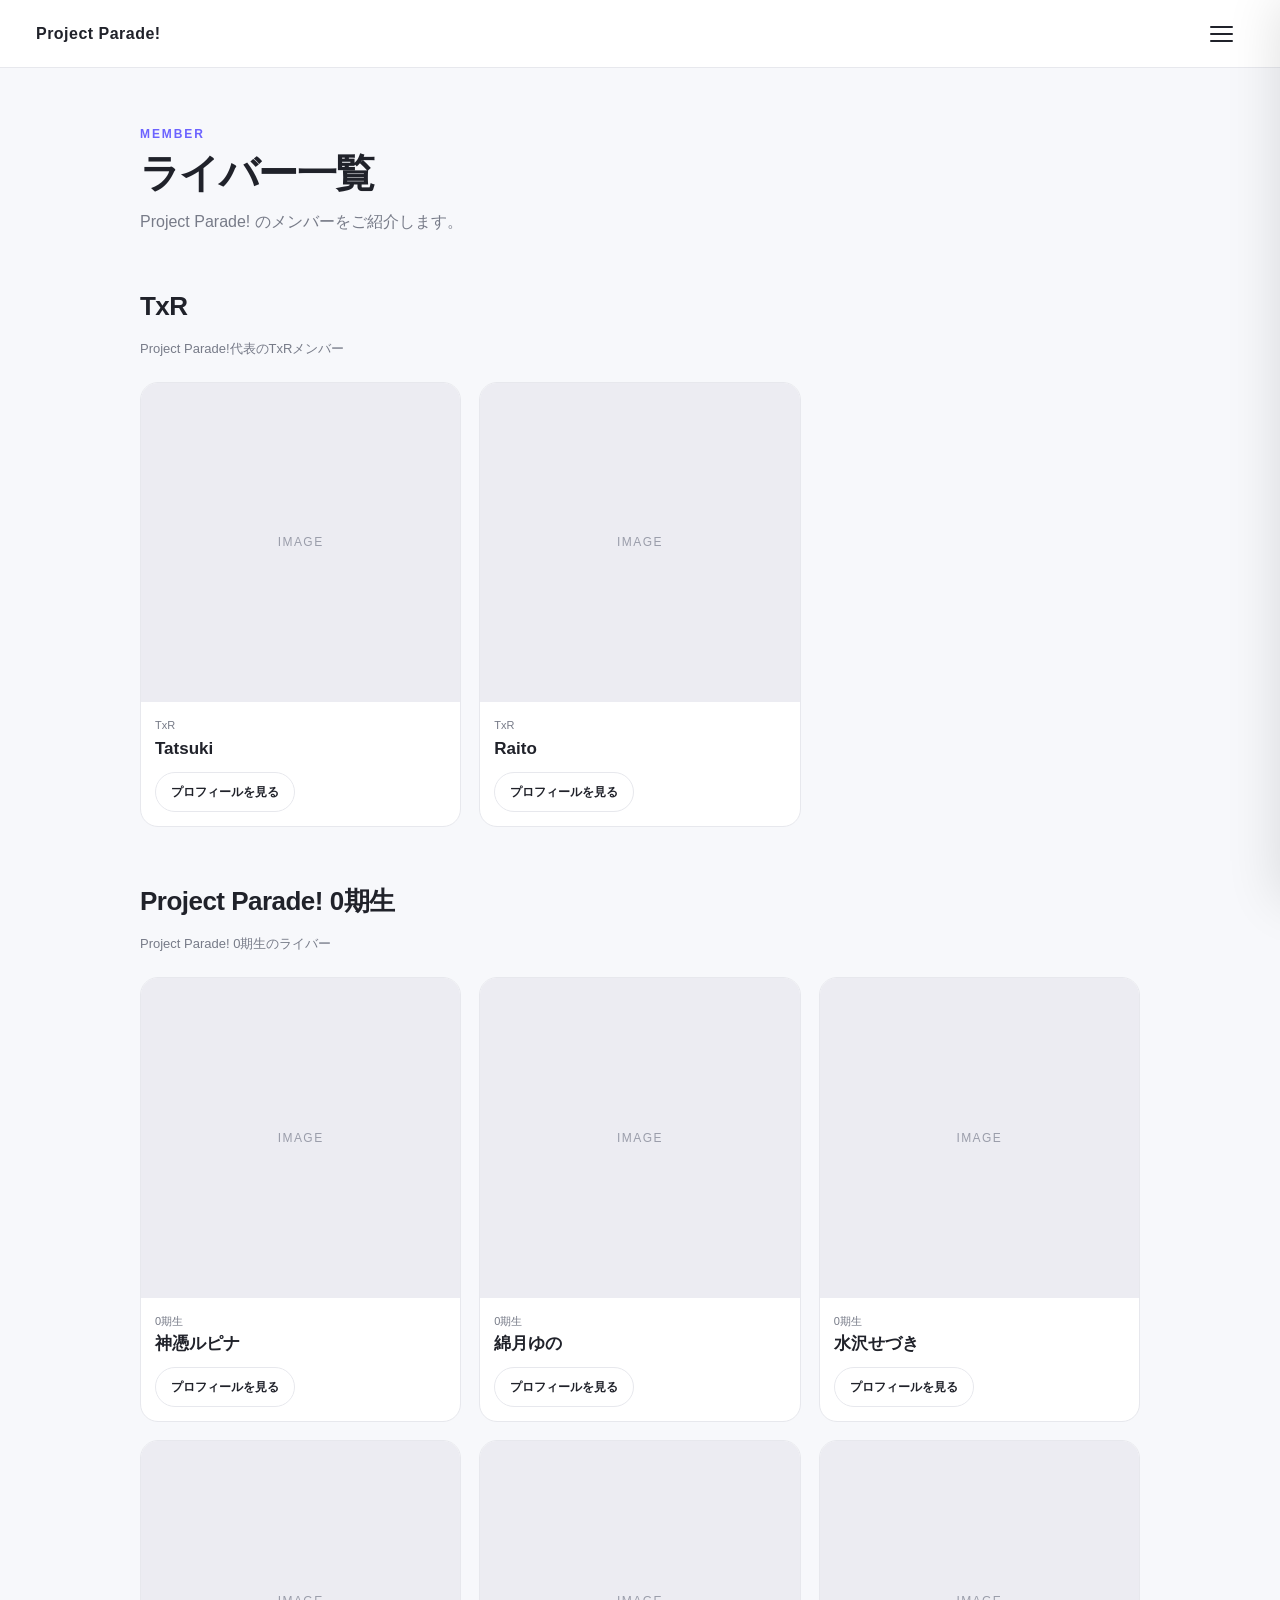
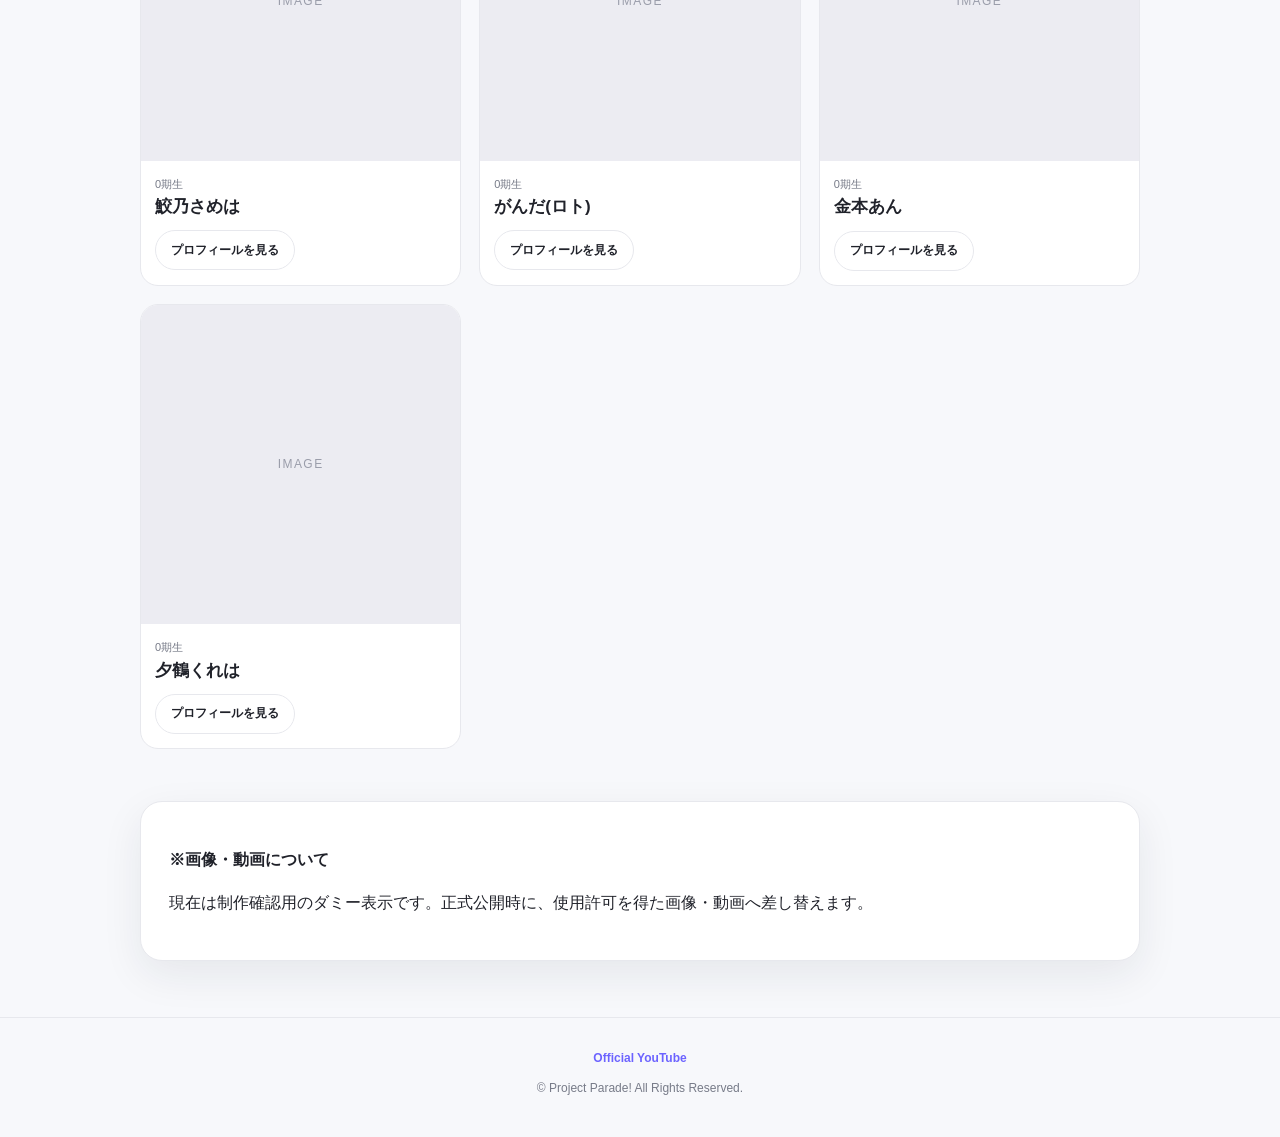
==== member.html @ ee789ad3 "ProjectParade!初回公開" ====
<!doctype html>
<html lang="ja">
<head>
  <meta charset="UTF-8">
  <meta name="viewport" content="width=device-width, initial-scale=1.0">
  <meta name="description" content="Project Parade! 公式サイト">
  <title>MEMBER | Project Parade!</title>
  <link rel="stylesheet" href="css/style.css">
</head>
<body>
<header class="site-header">
  <a class="logo" href="index.html" aria-label="Project Parade! ホーム">Project Parade!</a>
  <button class="menu-button" type="button" aria-label="メニューを開く" aria-expanded="false">
    <span></span><span></span><span></span>
  </button>
</header>
<div class="menu-overlay" aria-hidden="true"></div>
<nav class="drawer" aria-label="メインメニュー">
  <div class="drawer-head"><span>MENU</span><button class="close-button" type="button" aria-label="メニューを閉じる">×</button></div>
  <a href="index.html">HOME</a>
  <a href="member.html">MEMBER</a>
  <a href="news.html">NEWS</a>
  <a href="recruit.html">ライバー募集</a>
  <a href="contact.html">お問い合わせ</a>
</nav>

<main>
<section class="page-heading">
  <p class="eyebrow">MEMBER</p>
  <h1>ライバー一覧</h1>
  <p>Project Parade! のメンバーをご紹介します。</p>
</section>

<section class="member-section">
  <h2 class="member-section-title">TxR</h2>
  <p class="member-section-subtitle">Project Parade!代表のTxRメンバー</p>
  <div class="member-grid">
<article class="member-card">
  <div class="member-image">IMAGE</div>
  <div class="member-info">
    <p class="member-generation">TxR</p>
    <h2>Tatsuki</h2>
    <a class="button small" href="member-tatsuki.html">プロフィールを見る</a>
  </div>
</article>
<article class="member-card">
  <div class="member-image">IMAGE</div>
  <div class="member-info">
    <p class="member-generation">TxR</p>
    <h2>Raito</h2>
    <a class="button small" href="member-raito.html">プロフィールを見る</a>
  </div>
</article>
  </div>
</section>

<section class="member-section">
  <h2 class="member-section-title">Project Parade! 0期生</h2>
  <p class="member-section-subtitle">Project Parade! 0期生のライバー</p>
  <div class="member-grid">
<article class="member-card">
  <div class="member-image">IMAGE</div>
  <div class="member-info">
    <p class="member-generation">0期生</p>
    <h2>神憑ルピナ</h2>
    <a class="button small" href="member-lupina.html">プロフィールを見る</a>
  </div>
</article>
<article class="member-card">
  <div class="member-image">IMAGE</div>
  <div class="member-info">
    <p class="member-generation">0期生</p>
    <h2>綿月ゆの</h2>
    <a class="button small" href="member-yuno.html">プロフィールを見る</a>
  </div>
</article>
<article class="member-card">
  <div class="member-image">IMAGE</div>
  <div class="member-info">
    <p class="member-generation">0期生</p>
    <h2>水沢せづき</h2>
    <a class="button small" href="member-sezuki.html">プロフィールを見る</a>
  </div>
</article>
<article class="member-card">
  <div class="member-image">IMAGE</div>
  <div class="member-info">
    <p class="member-generation">0期生</p>
    <h2>鮫乃さめは</h2>
    <a class="button small" href="member-sameha.html">プロフィールを見る</a>
  </div>
</article>
<article class="member-card">
  <div class="member-image">IMAGE</div>
  <div class="member-info">
    <p class="member-generation">0期生</p>
    <h2>がんだ(ロト)</h2>
    <a class="button small" href="member-ganda.html">プロフィールを見る</a>
  </div>
</article>
<article class="member-card">
  <div class="member-image">IMAGE</div>
  <div class="member-info">
    <p class="member-generation">0期生</p>
    <h2>金本あん</h2>
    <a class="button small" href="member-an.html">プロフィールを見る</a>
  </div>
</article>
<article class="member-card">
  <div class="member-image">IMAGE</div>
  <div class="member-info">
    <p class="member-generation">0期生</p>
    <h2>夕鶴くれは</h2>
    <a class="button small" href="member-kureha.html">プロフィールを見る</a>
  </div>
</article>
  </div>
</section>

<section class="section note-box">
  <p><strong>※画像・動画について</strong></p>
  <p>現在は制作確認用のダミー表示です。正式公開時に、使用許可を得た画像・動画へ差し替えます。</p>
</section>
</main>
<footer class="site-footer">
  <a href="https://youtube.com/@ln-0105?si=2G8eXDJ23L-kuPMu" target="_blank" rel="noopener noreferrer">Official YouTube</a>
  <p>© Project Parade! All Rights Reserved.</p>
</footer>
<script src="js/script.js"></script>
</body>
</html>
---- css/style.css ----
:root {
  --bg: #f7f8fb;
  --surface: #ffffff;
  --text: #20222a;
  --muted: #777b88;
  --line: #e7e8ed;
  --accent: #6c63ff;
  --accent-dark: #5048df;
  --shadow: 0 14px 40px rgba(30, 32, 45, .08);
}
* { box-sizing: border-box; }
html { scroll-behavior: smooth; }
body {
  margin: 0;
  font-family: -apple-system, BlinkMacSystemFont, "Hiragino Sans", "Yu Gothic", sans-serif;
  color: var(--text);
  background: var(--bg);
  line-height: 1.7;
}
a { color: inherit; text-decoration: none; }
button { font: inherit; }
.site-header {
  height: 68px; padding: 0 18px; display: flex; align-items: center;
  justify-content: space-between; background: rgba(255,255,255,.92);
  backdrop-filter: blur(12px); border-bottom: 1px solid var(--line);
  position: sticky; top: 0; z-index: 20;
}
.logo { font-weight: 800; letter-spacing: .03em; }
.menu-button {
  width: 46px; height: 46px; border: 0; background: transparent;
  display: grid; place-content: center; gap: 5px; cursor: pointer;
}
.menu-button span { display:block; width: 23px; height: 2px; background: var(--text); border-radius: 2px; }
main { min-height: calc(100vh - 140px); }
.hero { padding: 82px 22px 74px; background: linear-gradient(145deg, #fff, #f0efff); }
.eyebrow {
  margin: 0 0 8px; color: var(--accent); font-size: 12px;
  font-weight: 800; letter-spacing: .16em;
}
.hero h1, .page-heading h1 {
  margin: 0; font-size: clamp(36px, 10vw, 64px);
  line-height: 1.05; letter-spacing: -.04em;
}
.hero-copy { margin: 18px 0 0; color: var(--muted); }
.section, .page-heading { width: min(100% - 36px, 1000px); margin: 0 auto; }
.section { padding: 56px 0; }
.page-heading { padding: 56px 0 32px; }
.page-heading h1 { font-size: 40px; }
.page-heading > p:last-child { color: var(--muted); margin-top: 14px; }
.section-title {
  display: flex; align-items: end; justify-content: space-between; gap: 20px; margin-bottom: 20px;
}
.section-title h2, .content-card h2 { margin: 0; font-size: 25px; }
.text-link { color: var(--accent); font-size: 13px; font-weight: 700; white-space: nowrap; }
.news-item {
  background: var(--surface); border: 1px solid var(--line); padding: 20px;
  margin-bottom: 12px; border-radius: 16px;
}
.news-item time { font-size: 12px; color: var(--muted); }
.news-item h2, .news-item h3 { margin: 5px 0 5px; font-size: 18px; }
.news-item p { margin: 0; color: var(--muted); font-size: 14px; }
.contact-card, .content-card, .note-box {
  background: var(--surface); border: 1px solid var(--line); border-radius: 22px;
  padding: 28px; margin-bottom: 56px; box-shadow: var(--shadow);
}
.contact-card h2 { margin: 0; font-size: 28px; }
.contact-card > p:not(.eyebrow), .content-card p { color: var(--muted); }
.button {
  display: inline-flex; align-items: center; justify-content: center;
  min-height: 48px; padding: 0 20px; border-radius: 999px;
  font-weight: 800; font-size: 14px; border: 1px solid var(--line);
  background: white; transition: transform .15s ease, background .15s ease;
}
.button:hover { transform: translateY(-2px); }
.button.primary { color: white; background: var(--accent); border-color: var(--accent); }
.button.primary:hover { background: var(--accent-dark); }
.button.small { min-height: 40px; padding: 0 15px; font-size: 12px; }
.member-section {
  width: min(100% - 36px, 1000px); margin: 0 auto 52px;
}
.member-section-title {
  margin: 0 0 18px; font-size: 26px; letter-spacing: -.02em;
}
.member-section-subtitle {
  margin: -8px 0 22px; color: var(--muted); font-size: 13px;
}
.member-grid {
  display: grid; grid-template-columns: repeat(2, minmax(0, 1fr)); gap: 12px;
}
.member-card {
  overflow: hidden; background: var(--surface); border: 1px solid var(--line);
  border-radius: 18px; transition: transform .15s ease, box-shadow .15s ease;
}
.member-card:hover { transform: translateY(-3px); box-shadow: var(--shadow); }
.member-image {
  aspect-ratio: 1 / 1; display: grid; place-items: center;
  background: #ececf2; color: #9a9daa; font-size: 12px; letter-spacing: .12em;
}
.member-info { padding: 14px; }
.member-generation { margin: 0; font-size: 11px; color: var(--muted); }
.member-info h2 { margin: 3px 0 12px; font-size: 17px; line-height: 1.3; }
.drawer {
  position: fixed; top: 0; right: 0; width: min(82vw, 360px); height: 100vh;
  padding: 24px; background: var(--surface); z-index: 50;
  transform: translateX(105%); transition: transform .25s ease;
  box-shadow: -20px 0 50px rgba(0,0,0,.12);
}
.drawer.open { transform: translateX(0); }
.drawer-head { display:flex; justify-content:space-between; align-items:center; margin-bottom:30px; font-weight:800; }
.close-button { border:0; background:transparent; font-size:32px; line-height:1; cursor:pointer; }
.drawer a { display:block; padding:16px 4px; border-bottom:1px solid var(--line); font-weight:750; }
.drawer a:hover { color:var(--accent); }
.menu-overlay {
  position: fixed; inset: 0; background: rgba(0,0,0,.35); z-index: 40;
  opacity: 0; pointer-events:none; transition: opacity .25s ease;
}
.menu-overlay.open { opacity: 1; pointer-events:auto; }
.site-footer {
  padding: 30px 18px 38px; text-align:center; color:var(--muted);
  font-size:12px; border-top:1px solid var(--line);
}
.site-footer a { color:var(--accent); font-weight:700; }
.site-footer p { margin:10px 0 0; }
.content-card ul { padding-left:20px; }
.placeholder-contact {
  margin:20px 0; padding:28px 16px; text-align:center;
  border:1px dashed #cfd1da; border-radius:14px; color:#9a9daa;
  letter-spacing:.08em; font-size:12px;
}
.muted { color:var(--muted); font-size:13px; }

/* Profile pages */
.profile-page { width:min(100% - 36px, 900px); margin:0 auto; padding:42px 0 70px; }
.profile-hero {
  display: flex;
  flex-direction: column;
  align-items: center;
  text-align: center;
  gap: 20px;
  margin-bottom: 42px;
}
.profile-slider {
  display: flex;
  align-items: center;
  justify-content: center;
  gap: 20px;
}
.profile-image {
  width: 260px;
  height: 600px;
  display: grid;
  place-items: center;
  background: #ececf2;
  color: #9a9daa;
  border-radius: 24px;
  letter-spacing: .12em;
  border: 1px solid var(--line);
}
.profile-image img {
  width: 100%;
  height: 100%;
  object-fit: contain;
  display:block;
}
.profile-label { color:var(--accent); font-size:12px; font-weight:800; letter-spacing:.16em; margin:0 0 8px; }
.profile-name { margin:0; font-size:clamp(36px,8vw,58px); line-height:1.05; letter-spacing:-.04em; }
.profile-affiliation { color:var(--muted); margin:10px 0 0; }
.profile-block {
  background:var(--surface); border:1px solid var(--line); border-radius:22px;
  padding:28px; margin-bottom:18px; box-shadow:var(--shadow);
}
.profile-block h2 { margin:0 0 14px; font-size:22px; }
.video-placeholder {
  aspect-ratio:16/9; display:grid; place-items:center; border-radius:16px;
  background:#ececf2; color:#9a9daa; font-size:12px; letter-spacing:.08em;
}
.profile-actions { display:flex; flex-wrap:wrap; gap:10px; margin-top:22px; }
.back-link { display:inline-flex; margin-bottom:24px; color:var(--accent); font-weight:800; font-size:13px; }

@media (min-width:700px) {
  .site-header { padding:0 36px; }
  .hero { padding:110px max(36px, calc((100vw - 1000px)/2)) 100px; }
  .member-grid { grid-template-columns:repeat(3, minmax(0, 1fr)); gap:18px; }
}
@media (max-width:699px) {
  .profile-hero { grid-template-columns:1fr; gap:22px; }
  .profile-image { max-width:360px; width:100%; margin:0 auto; }
}

.slider-dots {
  display: flex;
  justify-content: center;
  gap: 8px;
  margin-top: 12px;
}

.slider-dot {
  width: 9px;
  height: 9px;
  border-radius: 50%;
  background: #ccc;
  transition: 0.2s;
  border: none;
  padding: 0;
}

.slider-dot.active {
  width: 11px;
  height: 11px;
  background: #333;
}
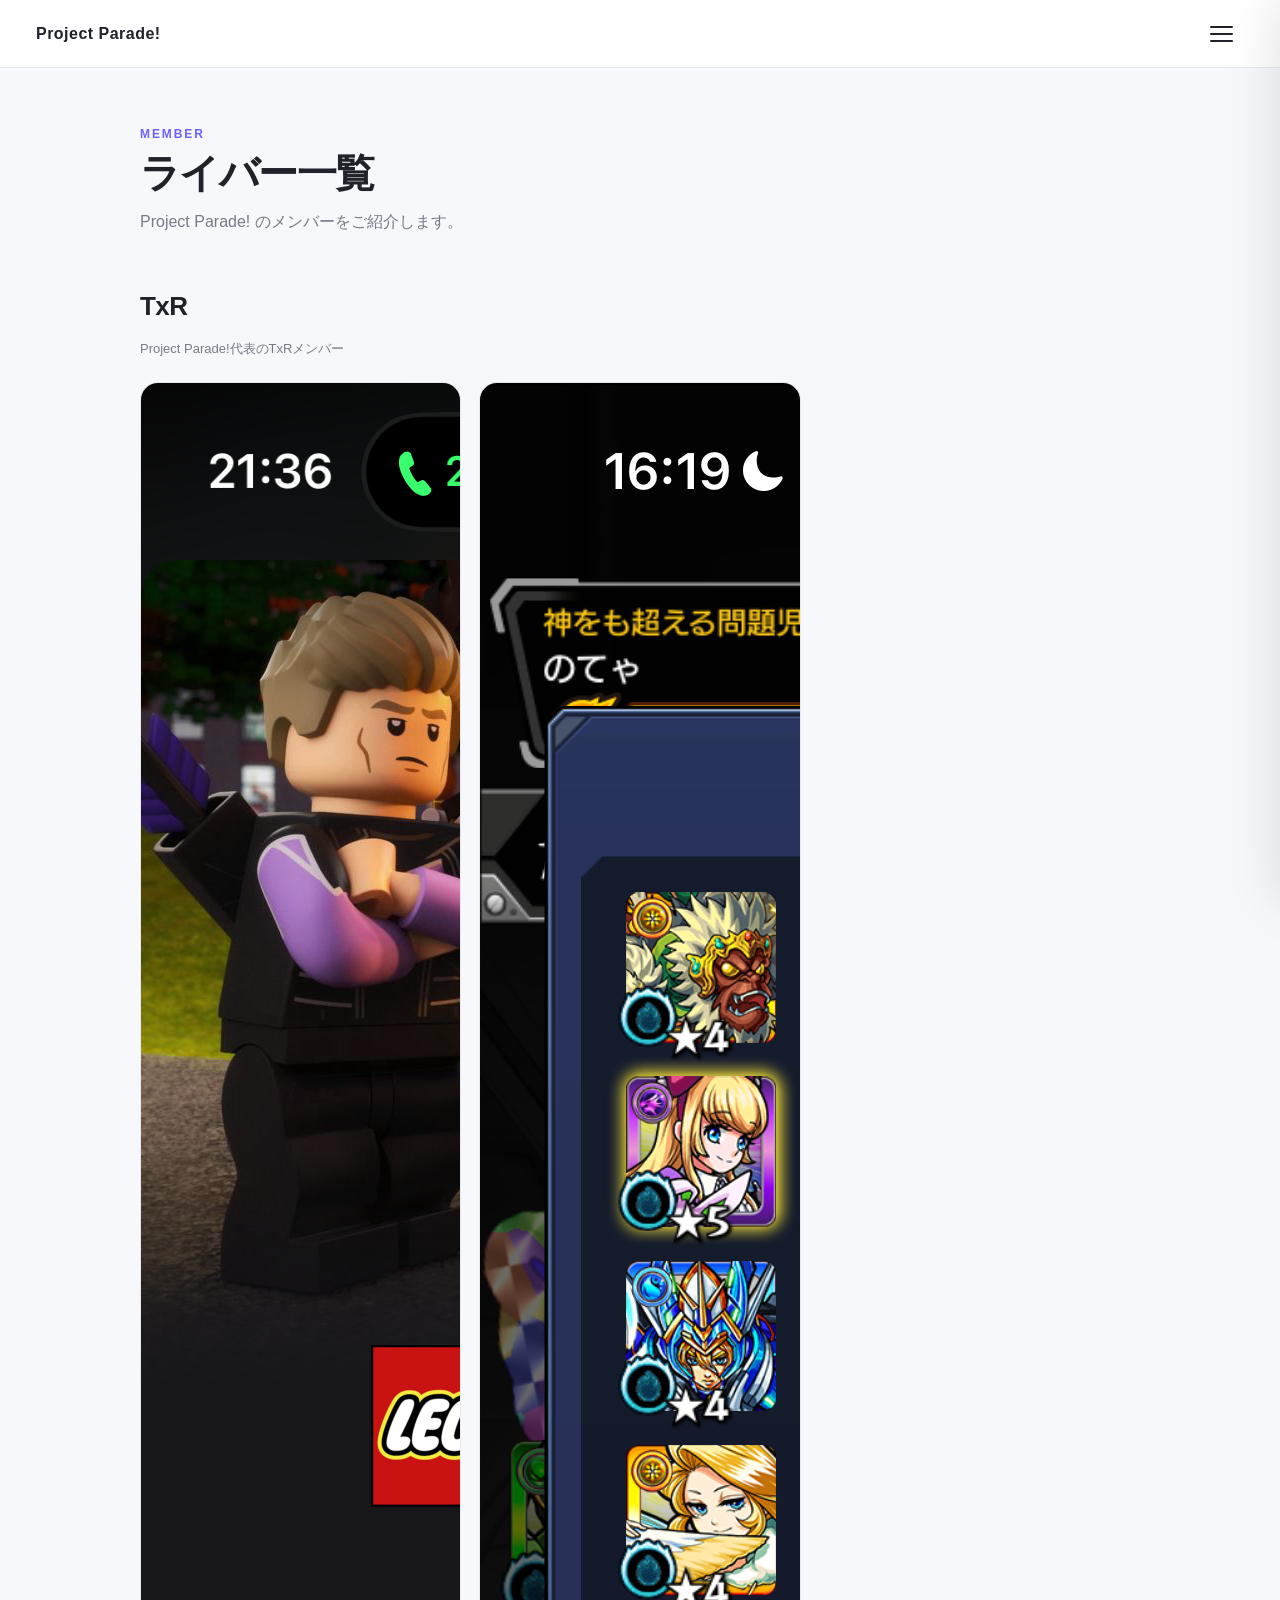
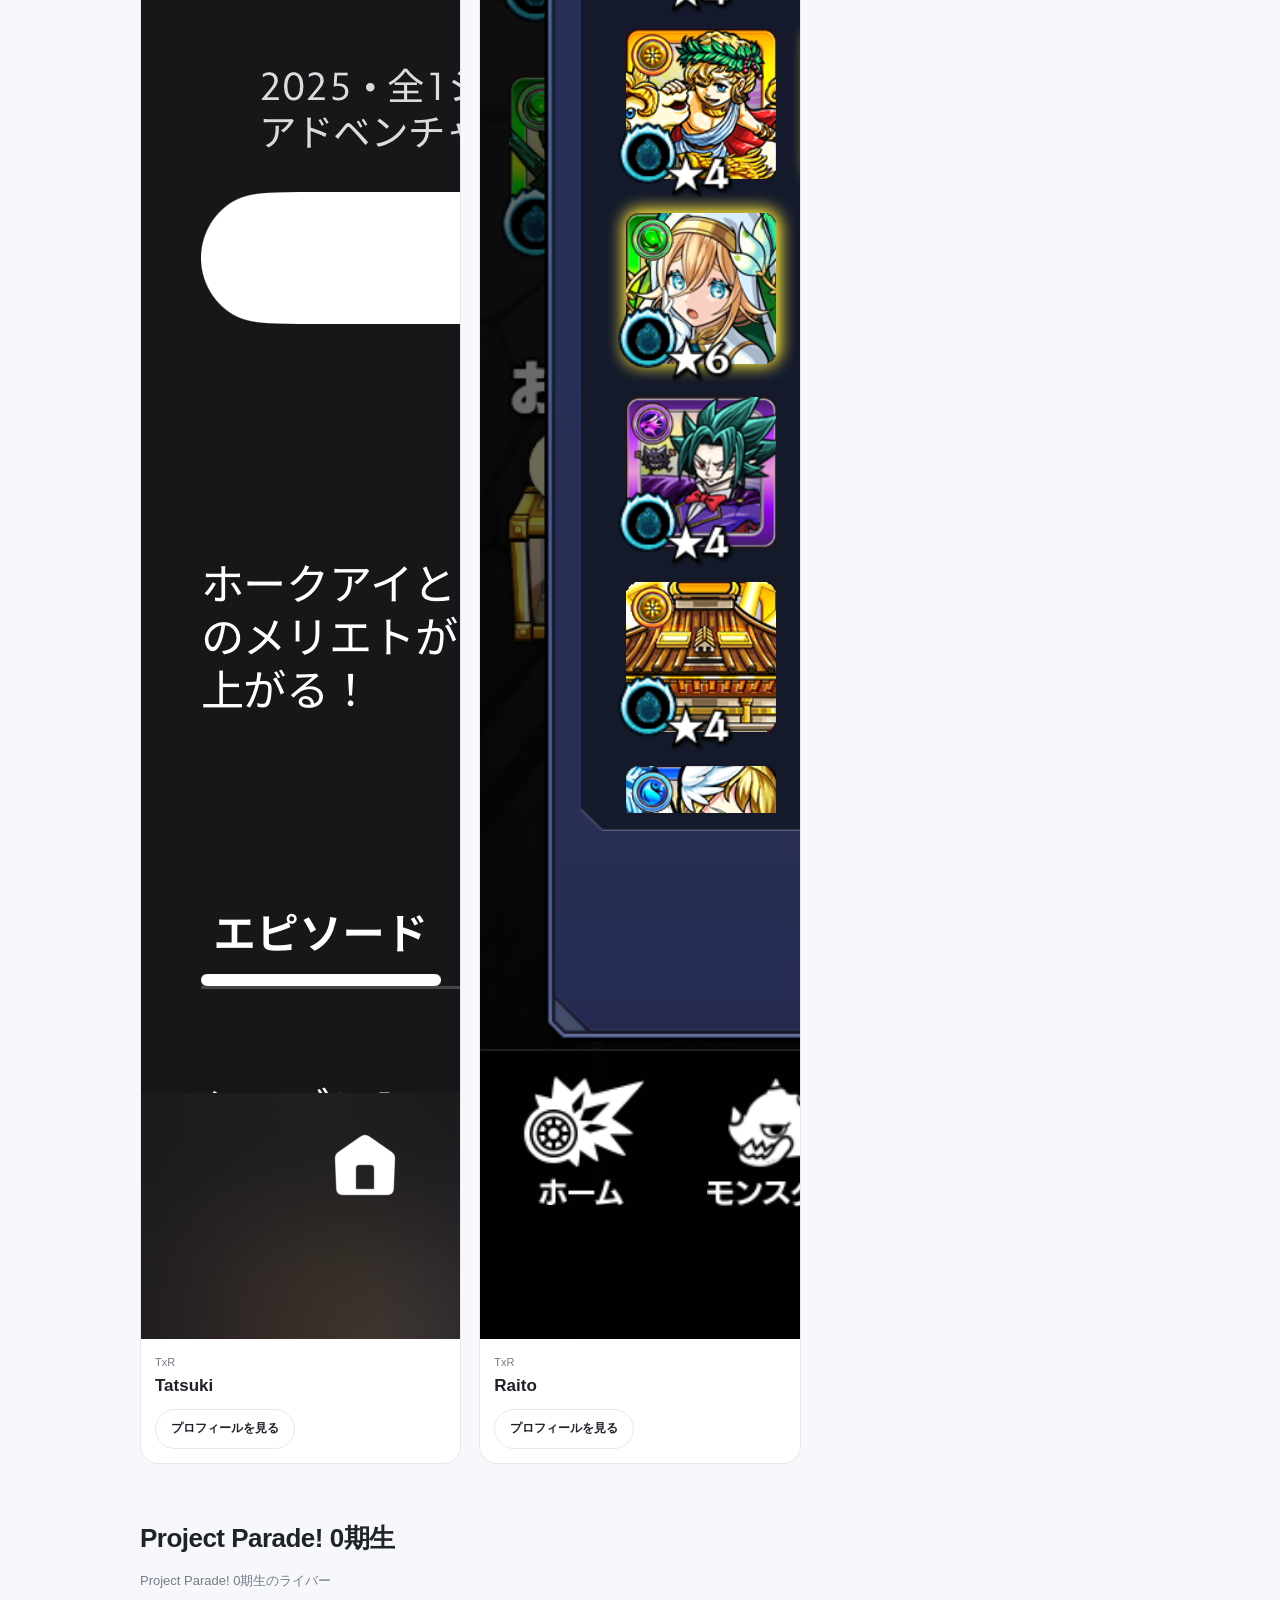
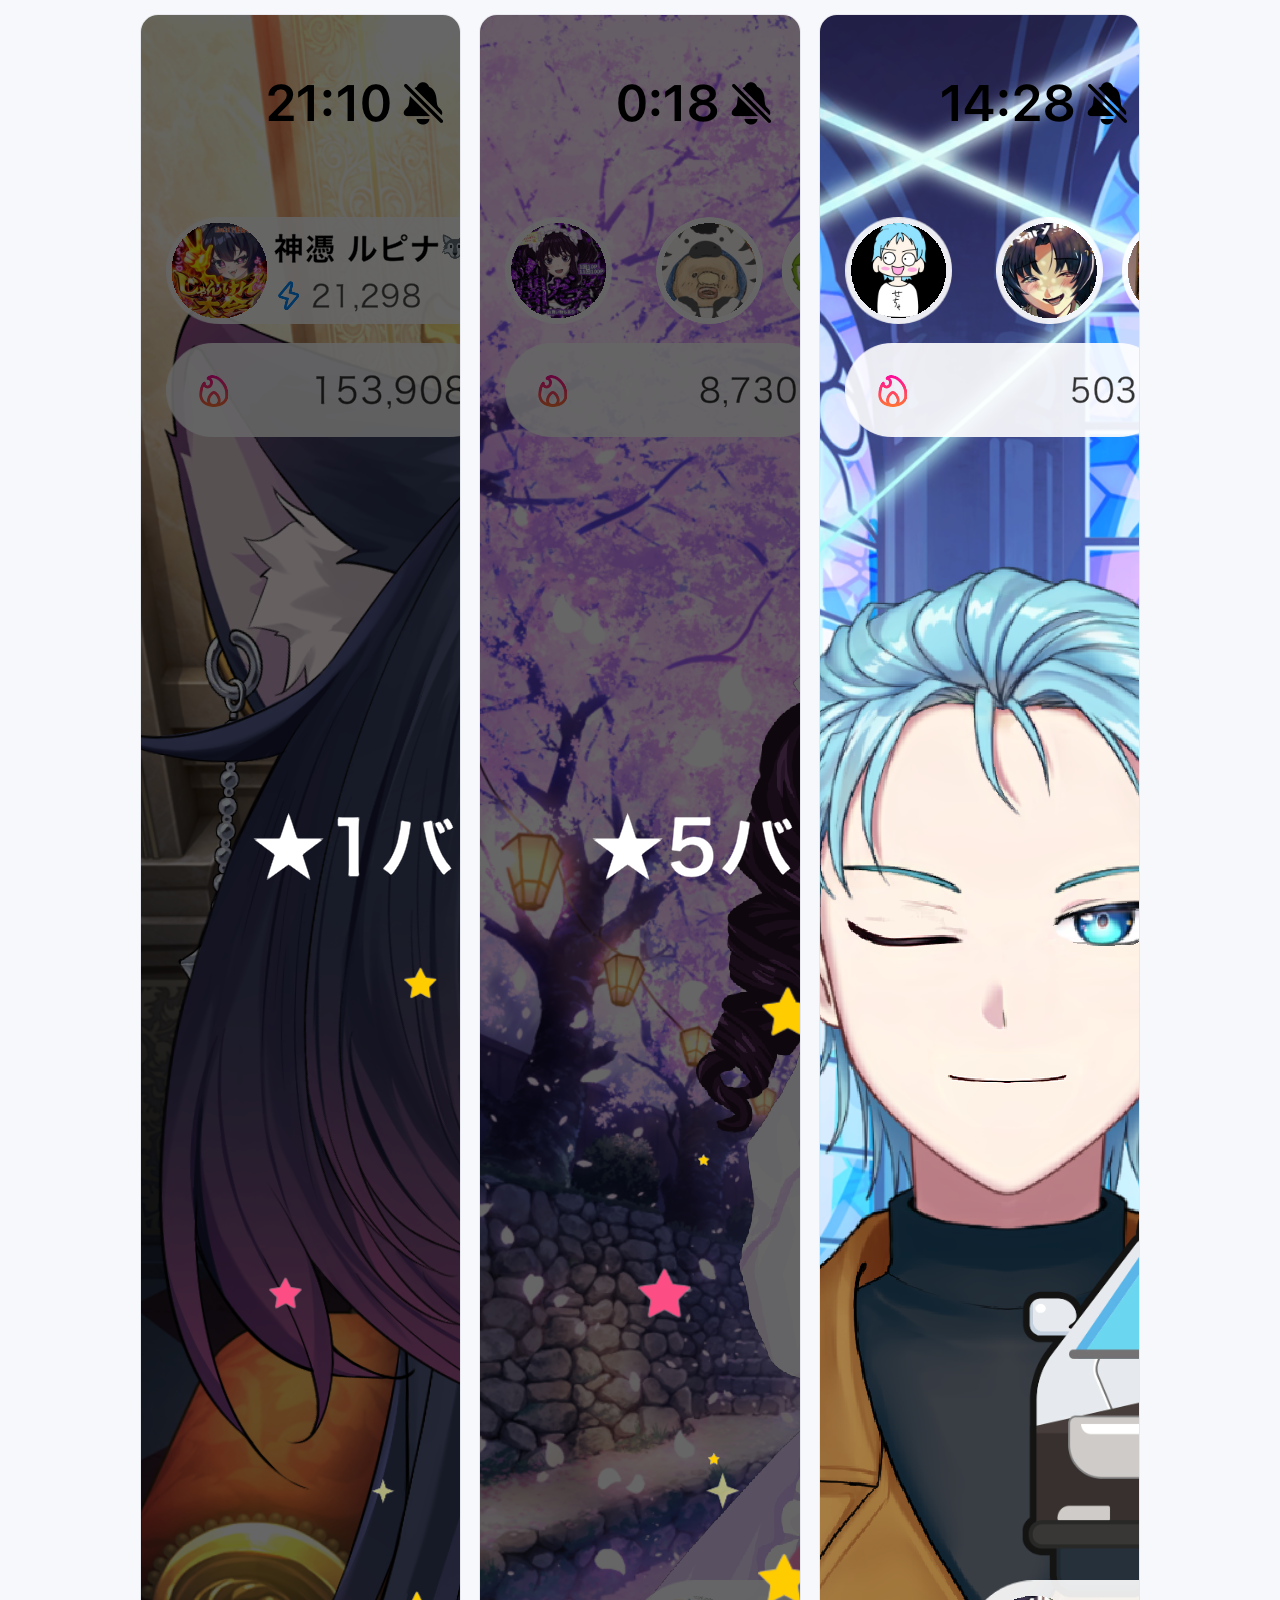
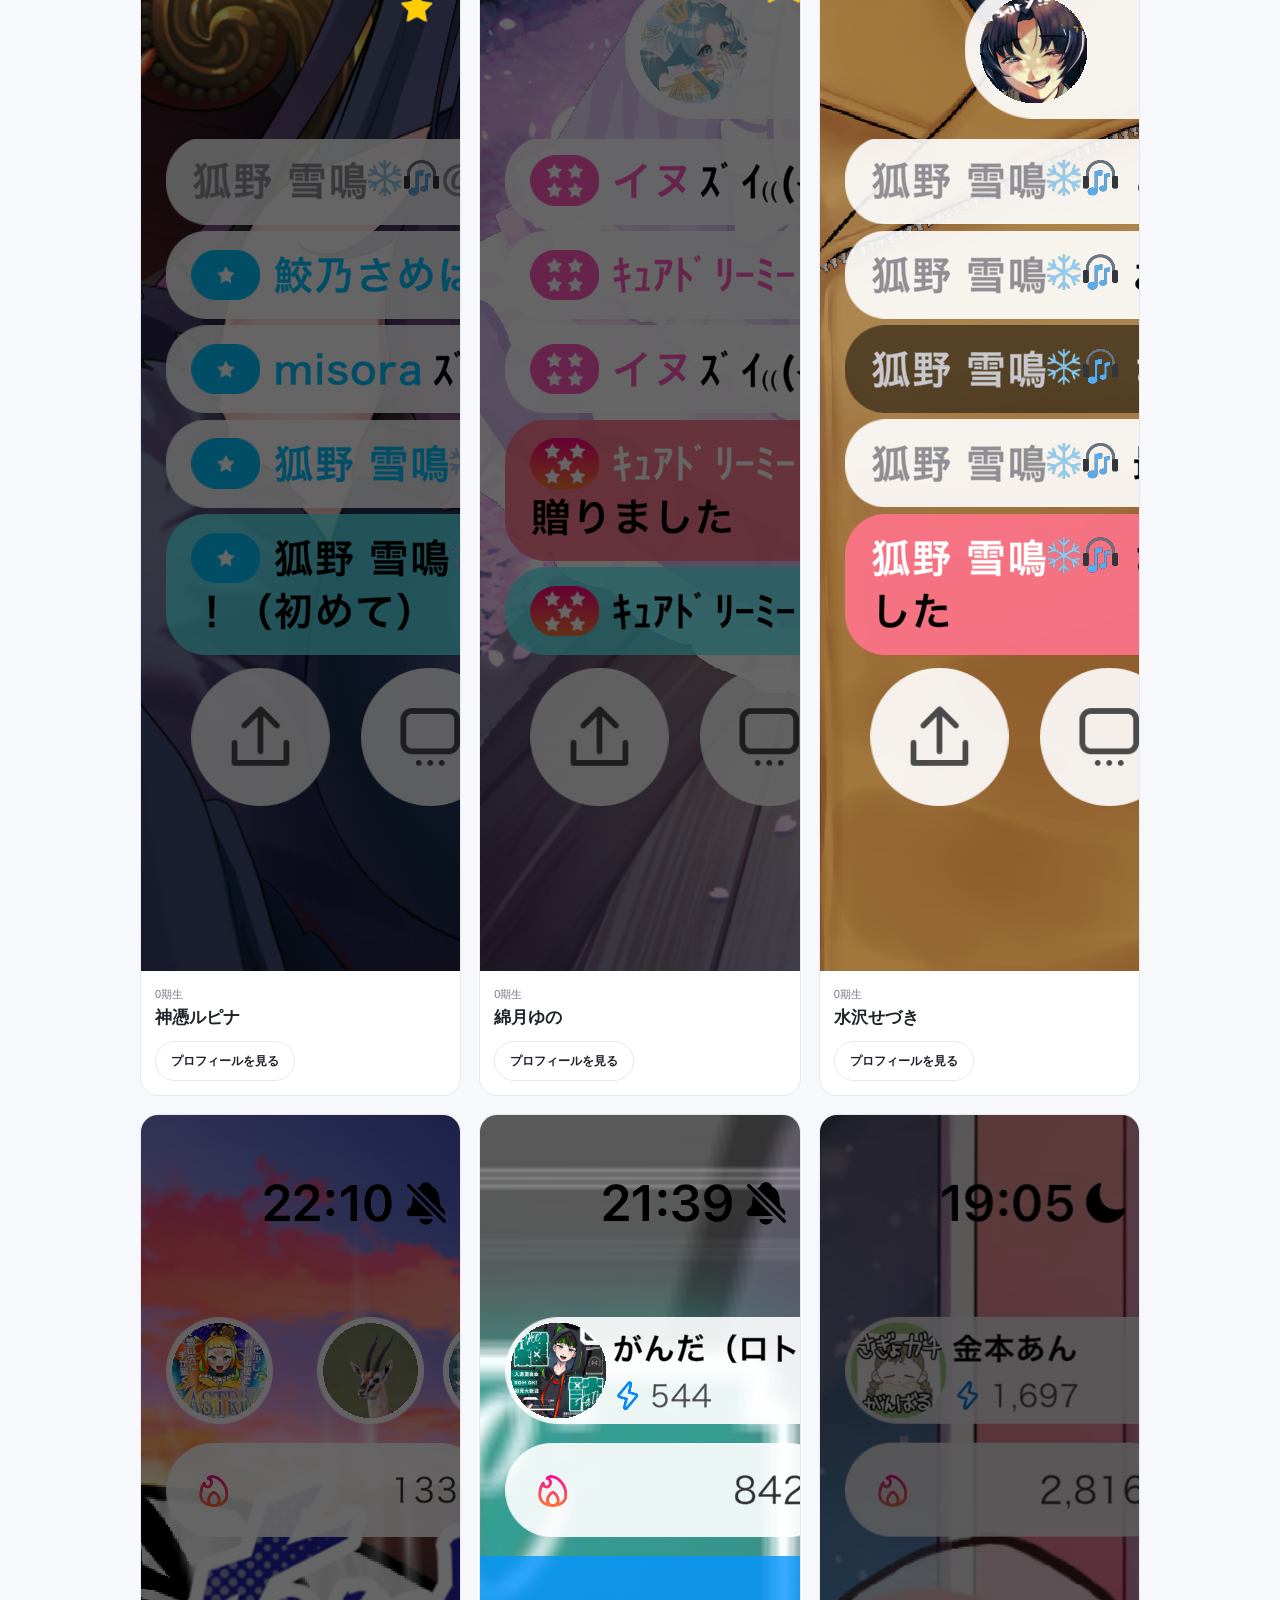
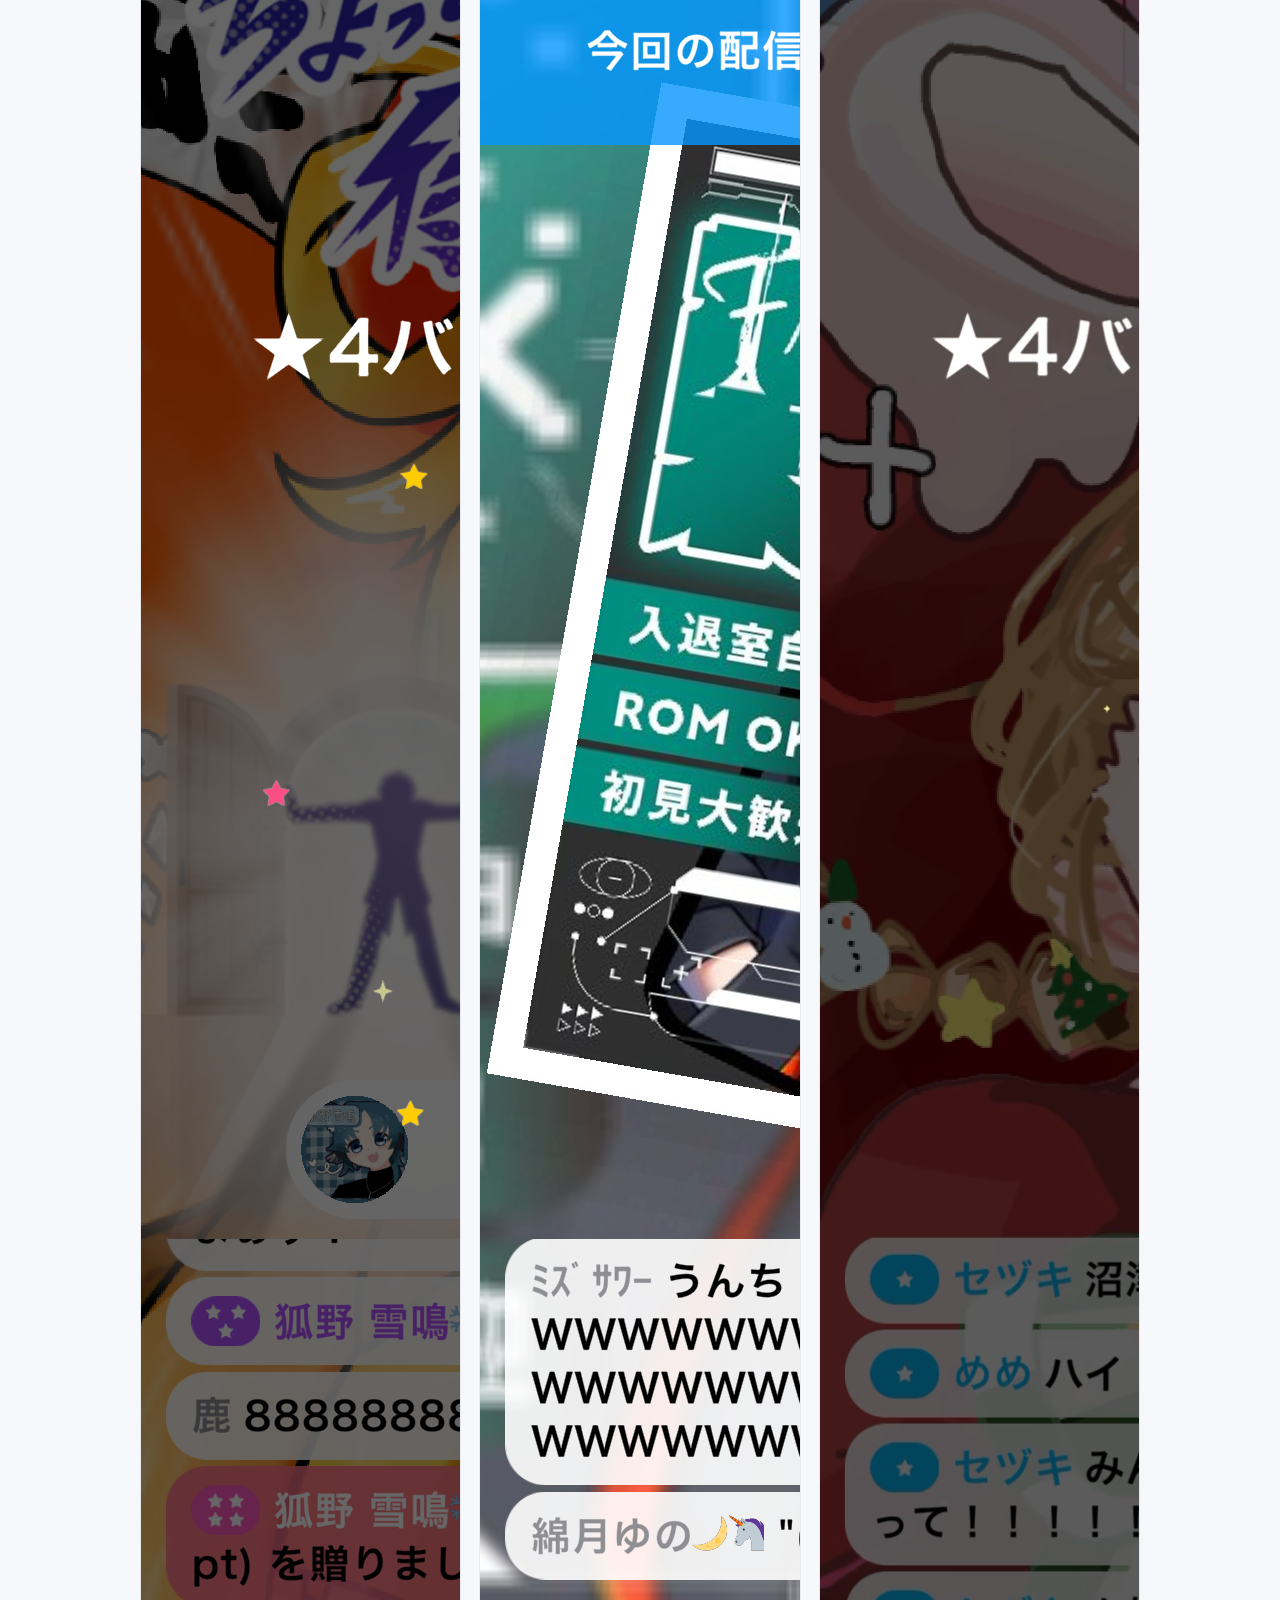
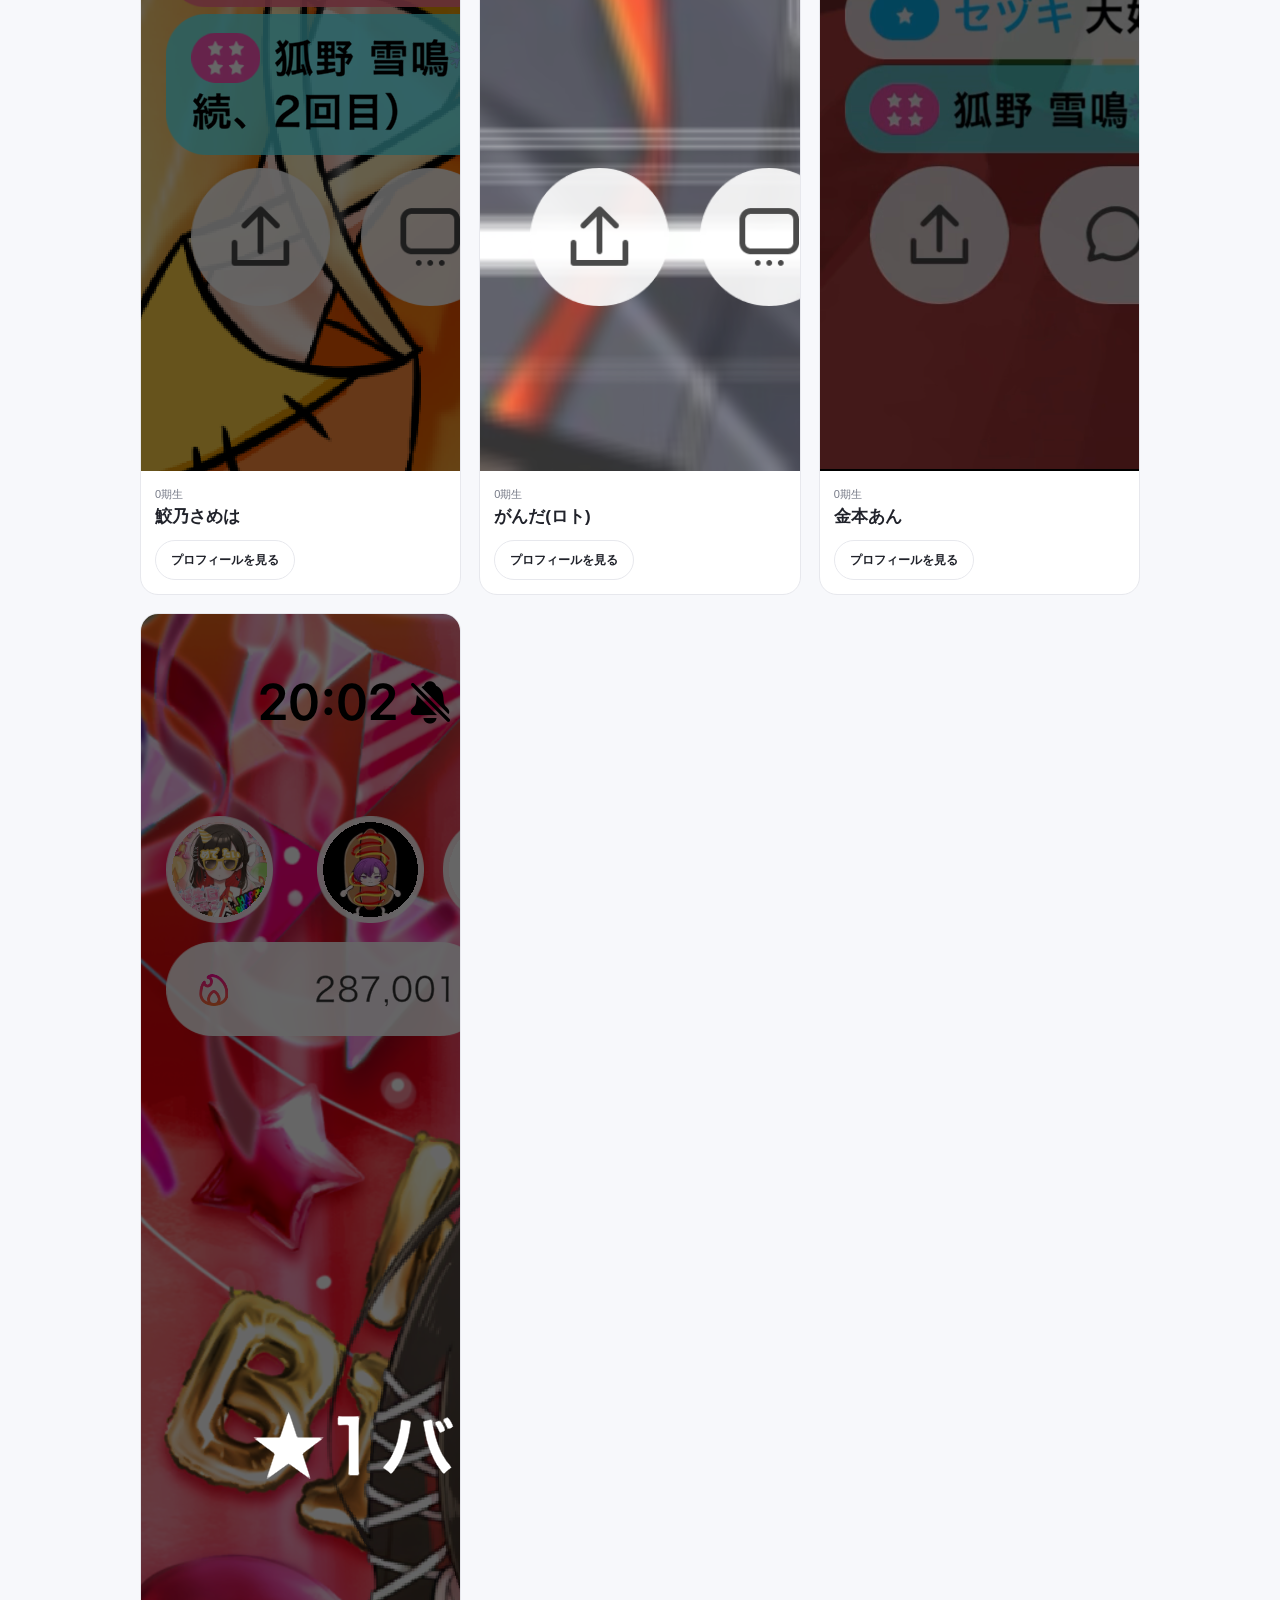
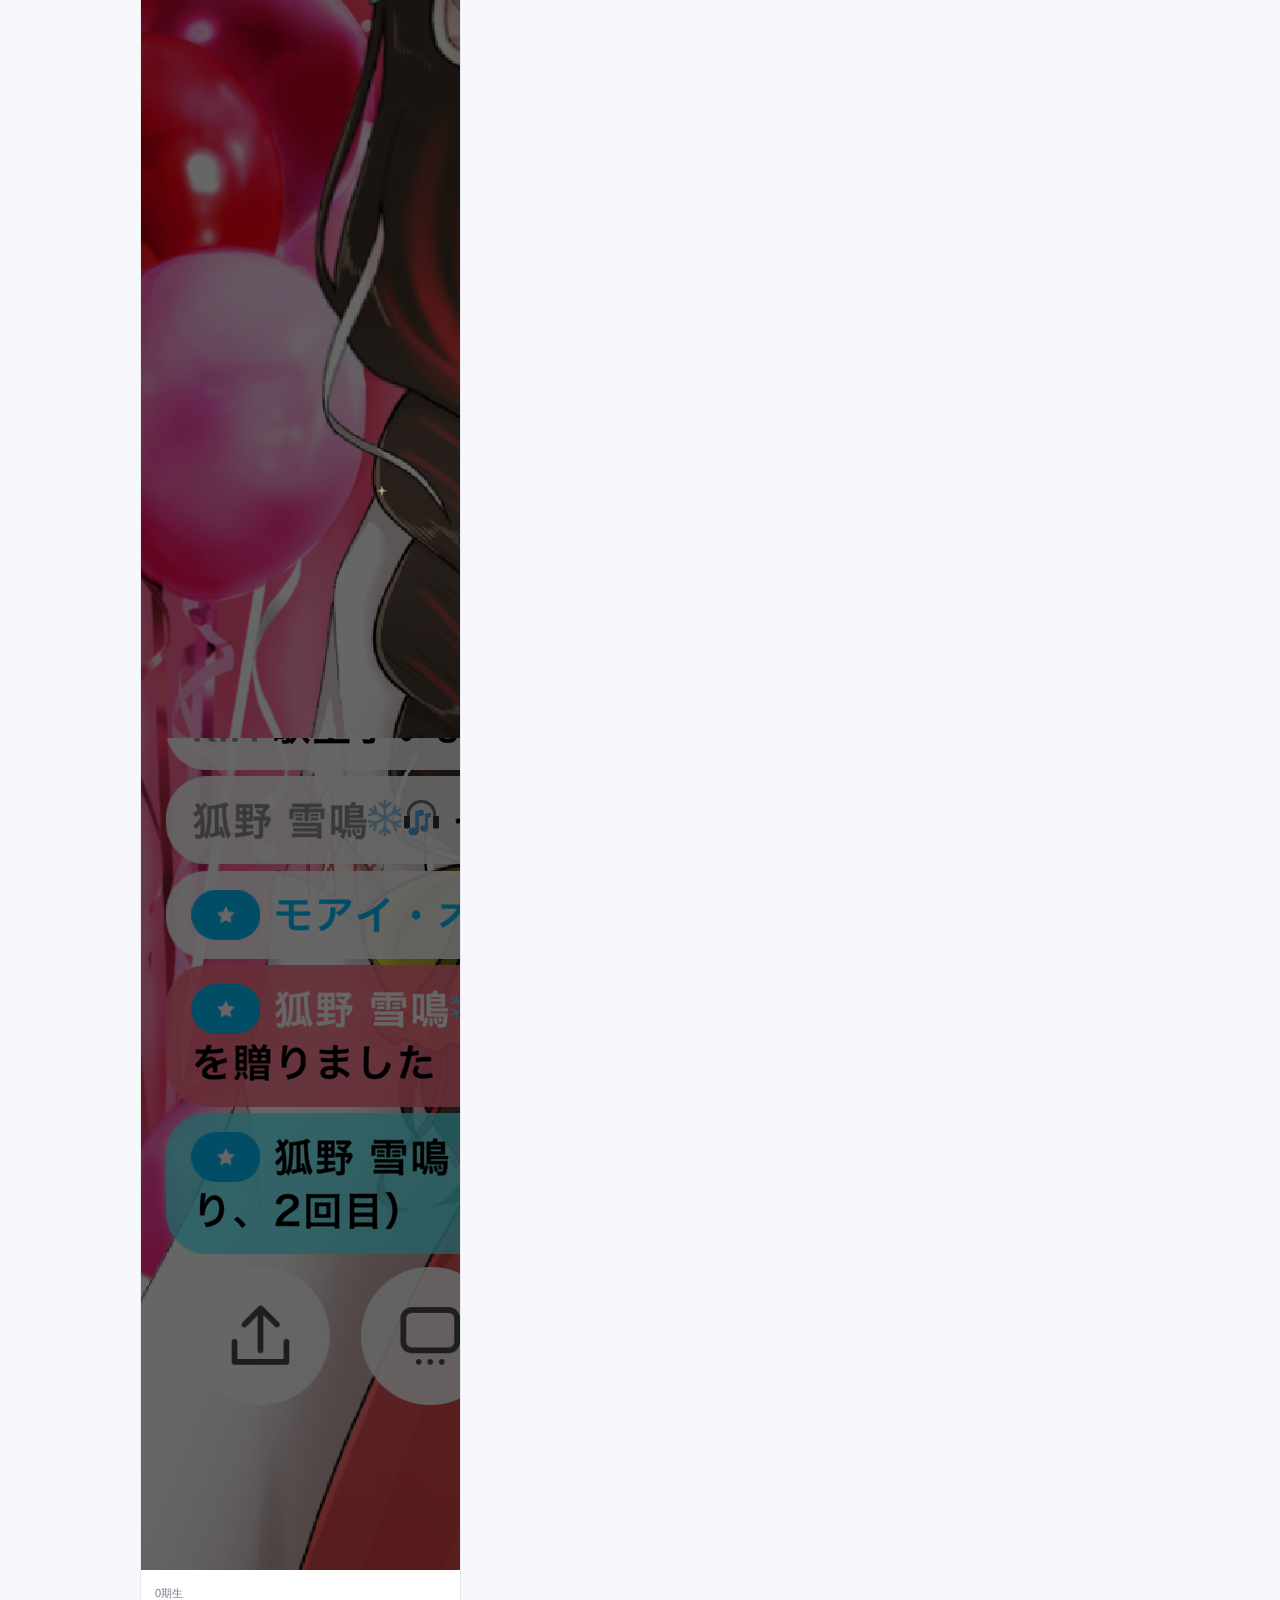
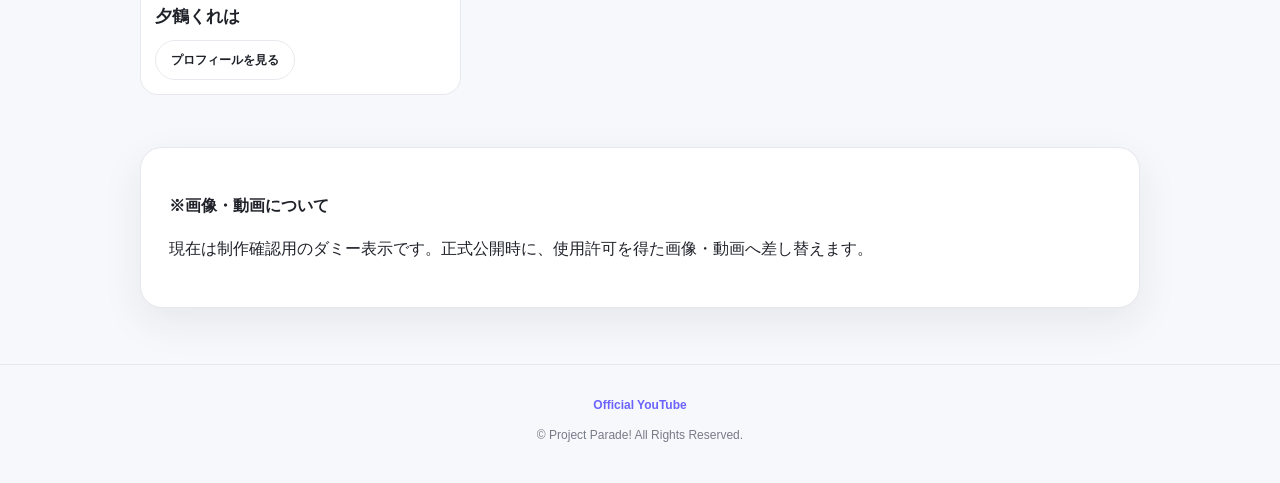
==== commit 94d2facb: "メンバー画像を追加" ====
--- a/member.html
+++ b/member.html
@@ -36,7 +36,7 @@
   <p class="member-section-subtitle">Project Parade!代表のTxRメンバー</p>
   <div class="member-grid">
 <article class="member-card">
-  <div class="member-image">IMAGE</div>
+  <img class="member-image" src="assets/tatsuki-1.PNG" alt="Tatsuki">
   <div class="member-info">
     <p class="member-generation">TxR</p>
     <h2>Tatsuki</h2>
@@ -44,7 +44,7 @@
   </div>
 </article>
 <article class="member-card">
-  <div class="member-image">IMAGE</div>
+  <img class="member-image" src="assets/raito-1.PNG" alt="Raito">
   <div class="member-info">
     <p class="member-generation">TxR</p>
     <h2>Raito</h2>
@@ -59,7 +59,7 @@
   <p class="member-section-subtitle">Project Parade! 0期生のライバー</p>
   <div class="member-grid">
 <article class="member-card">
-  <div class="member-image">IMAGE</div>
+  <img class="member-image" src="assets/lupina-1.PNG" alt="神憑ルピナ">
   <div class="member-info">
     <p class="member-generation">0期生</p>
     <h2>神憑ルピナ</h2>
@@ -67,7 +67,7 @@
   </div>
 </article>
 <article class="member-card">
-  <div class="member-image">IMAGE</div>
+  <img class="member-image" src="assets/yuno-1.PNG" alt="綿月ゆの">
   <div class="member-info">
     <p class="member-generation">0期生</p>
     <h2>綿月ゆの</h2>
@@ -75,7 +75,7 @@
   </div>
 </article>
 <article class="member-card">
-  <div class="member-image">IMAGE</div>
+  <img class="member-image" src="assets/sezuki-1.PNG" alt="水沢せづき">
   <div class="member-info">
     <p class="member-generation">0期生</p>
     <h2>水沢せづき</h2>
@@ -83,7 +83,7 @@
   </div>
 </article>
 <article class="member-card">
-  <div class="member-image">IMAGE</div>
+  <img class="member-image" src="assets/sameha-1.PNG" alt="鮫乃さめは">
   <div class="member-info">
     <p class="member-generation">0期生</p>
     <h2>鮫乃さめは</h2>
@@ -91,7 +91,7 @@
   </div>
 </article>
 <article class="member-card">
-  <div class="member-image">IMAGE</div>
+  <img class="member-image" src="assets/ganda-1.PNG" alt="がんだ(ロト)">
   <div class="member-info">
     <p class="member-generation">0期生</p>
     <h2>がんだ(ロト)</h2>
@@ -99,7 +99,7 @@
   </div>
 </article>
 <article class="member-card">
-  <div class="member-image">IMAGE</div>
+  <img class="member-image" src="assets/an-1.PNG" alt="金本あん">
   <div class="member-info">
     <p class="member-generation">0期生</p>
     <h2>金本あん</h2>
@@ -107,7 +107,7 @@
   </div>
 </article>
 <article class="member-card">
-  <div class="member-image">IMAGE</div>
+  <img class="member-image" src="assets/kureha-1.PNG" alt="夕鶴くれは">
   <div class="member-info">
     <p class="member-generation">0期生</p>
     <h2>夕鶴くれは</h2>
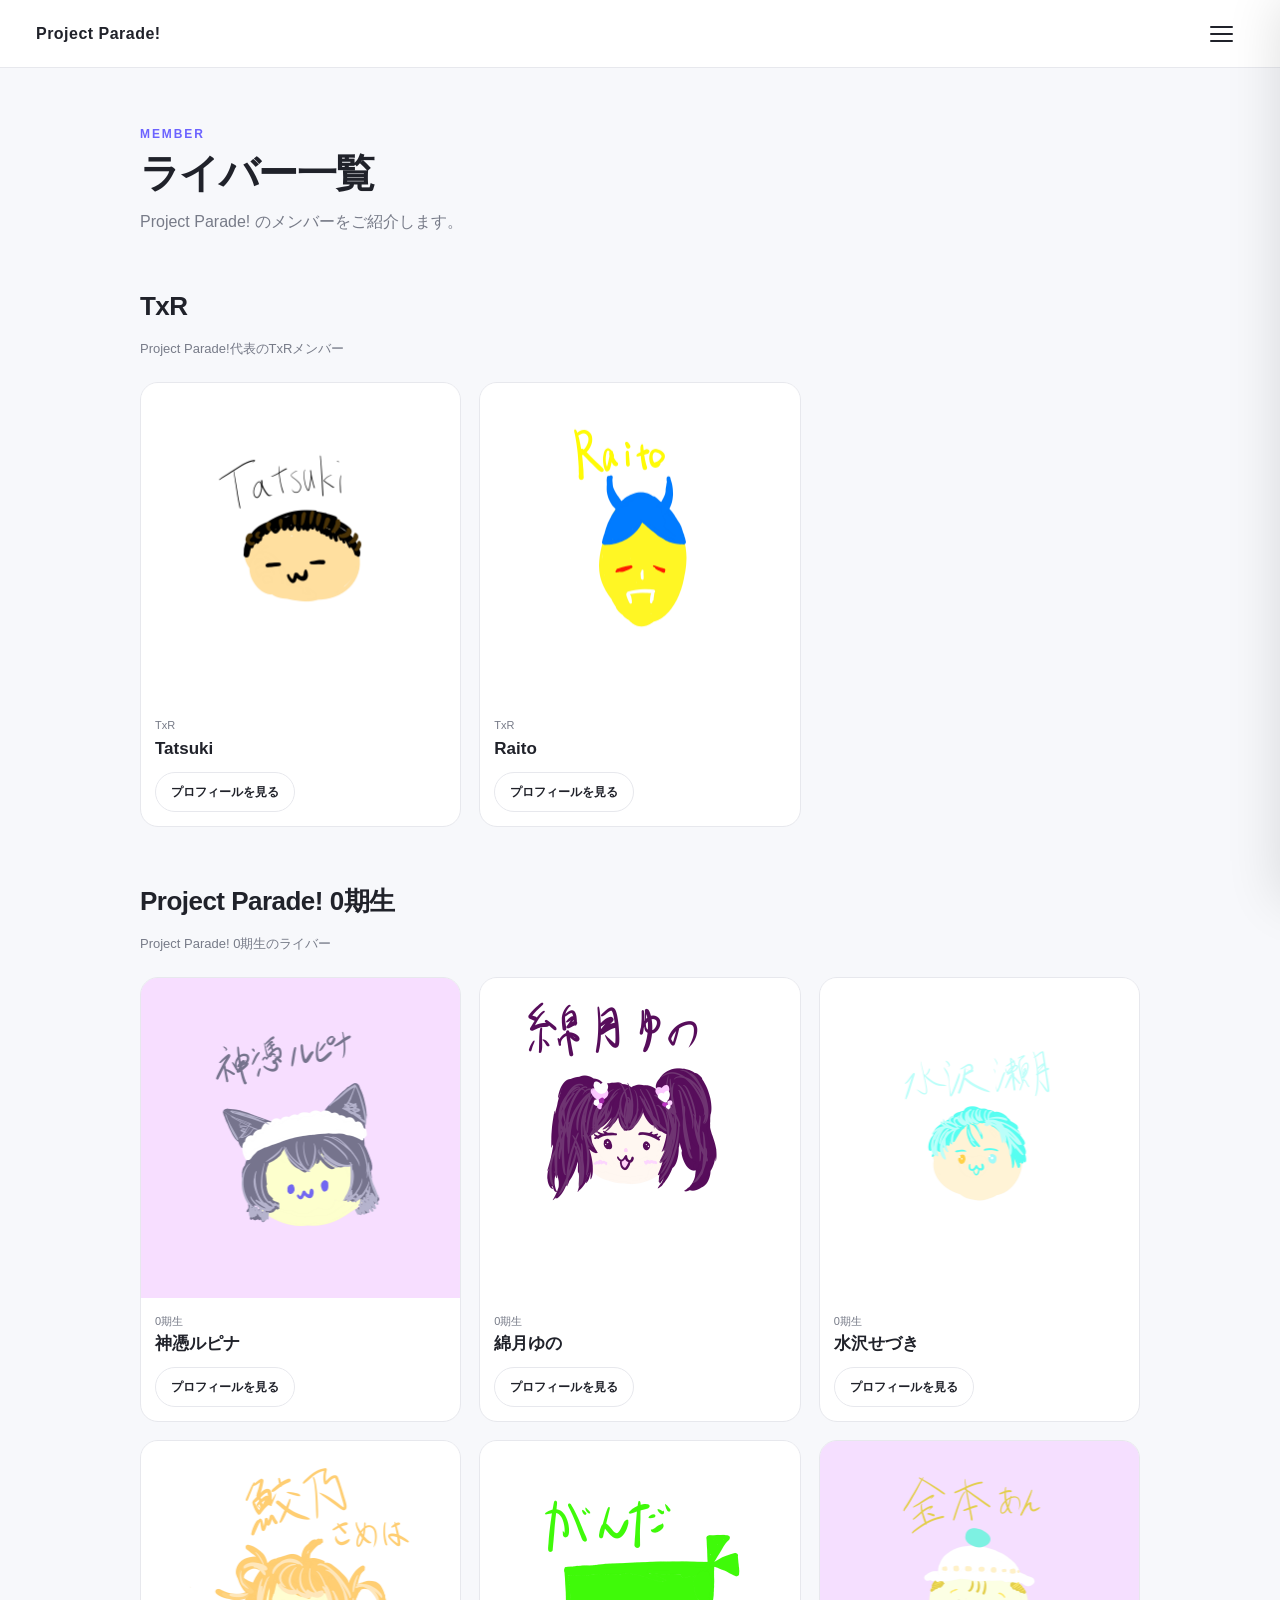
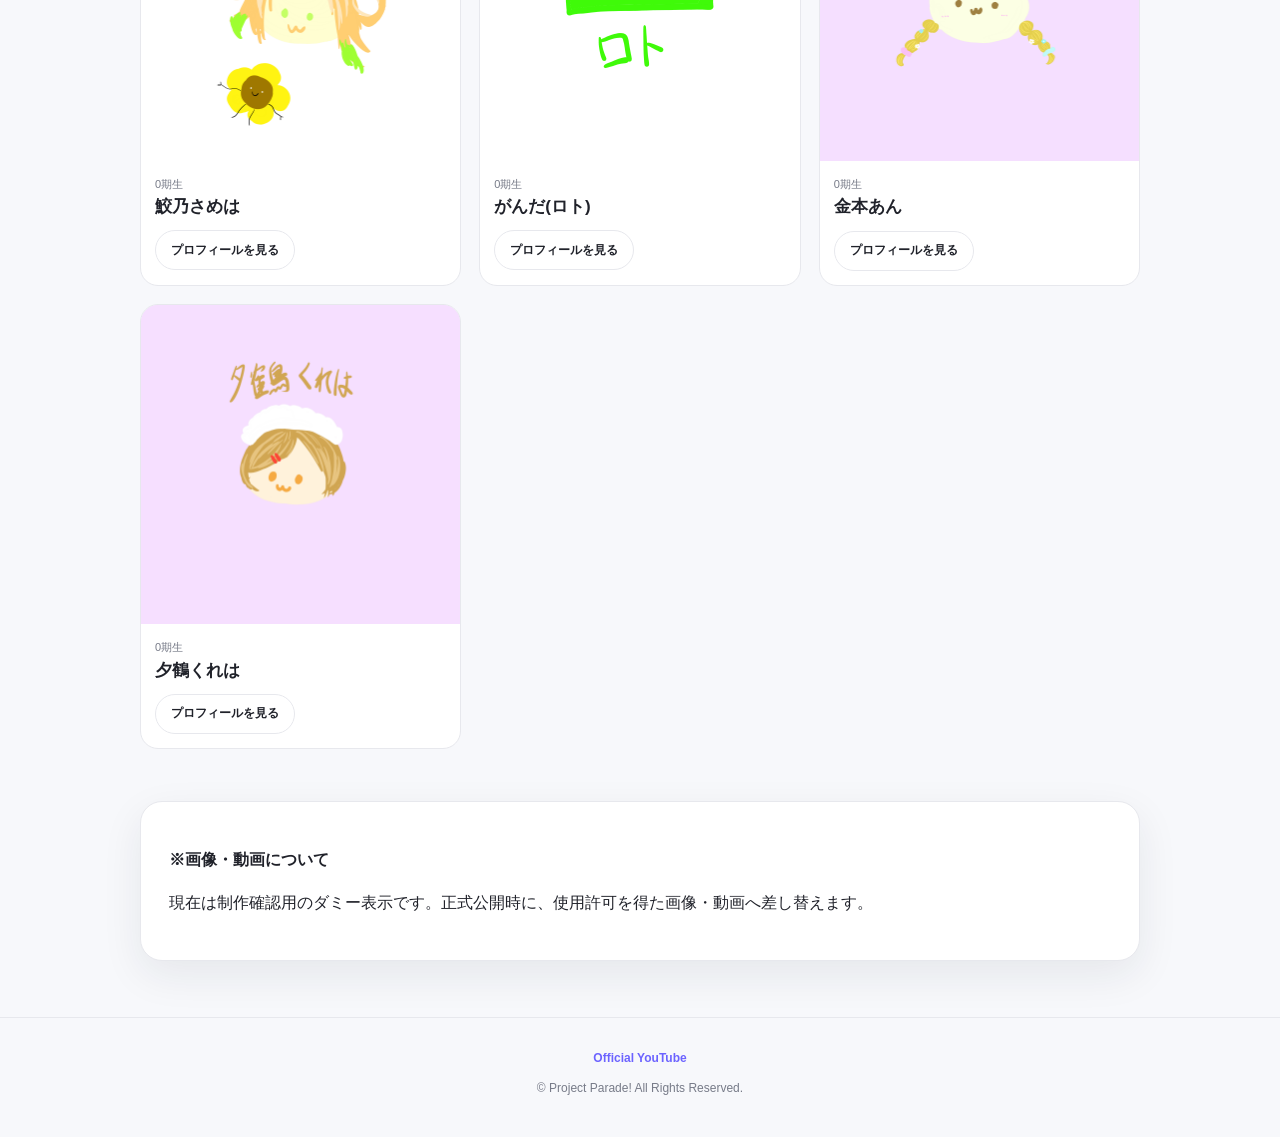
==== commit b88a8c17: "一覧の画像追加" ====
--- a/member.html
+++ b/member.html
@@ -36,7 +36,7 @@
   <p class="member-section-subtitle">Project Parade!代表のTxRメンバー</p>
   <div class="member-grid">
 <article class="member-card">
-  <img class="member-image" src="assets/tatsuki-1.PNG" alt="Tatsuki">
+  <img class="member-image" src="assets/tatsuki-icon.PNG" alt="Tatsuki">
   <div class="member-info">
     <p class="member-generation">TxR</p>
     <h2>Tatsuki</h2>
@@ -44,7 +44,7 @@
   </div>
 </article>
 <article class="member-card">
-  <img class="member-image" src="assets/raito-1.PNG" alt="Raito">
+  <img class="member-image" src="assets/raito-icon.PNG" alt="Raito">
   <div class="member-info">
     <p class="member-generation">TxR</p>
     <h2>Raito</h2>
@@ -59,7 +59,7 @@
   <p class="member-section-subtitle">Project Parade! 0期生のライバー</p>
   <div class="member-grid">
 <article class="member-card">
-  <img class="member-image" src="assets/lupina-1.PNG" alt="神憑ルピナ">
+  <img class="member-image" src="assets/lupina-icon.PNG" alt="神憑ルピナ">
   <div class="member-info">
     <p class="member-generation">0期生</p>
     <h2>神憑ルピナ</h2>
@@ -67,7 +67,7 @@
   </div>
 </article>
 <article class="member-card">
-  <img class="member-image" src="assets/yuno-1.PNG" alt="綿月ゆの">
+  <img class="member-image" src="assets/yuno-icon.PNG" alt="綿月ゆの">
   <div class="member-info">
     <p class="member-generation">0期生</p>
     <h2>綿月ゆの</h2>
@@ -75,7 +75,7 @@
   </div>
 </article>
 <article class="member-card">
-  <img class="member-image" src="assets/sezuki-1.PNG" alt="水沢せづき">
+  <img class="member-image" src="assets/sezuki-icon.PNG" alt="水沢せづき">
   <div class="member-info">
     <p class="member-generation">0期生</p>
     <h2>水沢せづき</h2>
@@ -83,7 +83,7 @@
   </div>
 </article>
 <article class="member-card">
-  <img class="member-image" src="assets/sameha-1.PNG" alt="鮫乃さめは">
+  <img class="member-image" src="assets/sameha-icon.PNG" alt="鮫乃さめは">
   <div class="member-info">
     <p class="member-generation">0期生</p>
     <h2>鮫乃さめは</h2>
@@ -91,7 +91,7 @@
   </div>
 </article>
 <article class="member-card">
-  <img class="member-image" src="assets/ganda-1.PNG" alt="がんだ(ロト)">
+  <img class="member-image" src="assets/ganda-icon.PNG" alt="がんだ(ロト)">
   <div class="member-info">
     <p class="member-generation">0期生</p>
     <h2>がんだ(ロト)</h2>
@@ -99,7 +99,7 @@
   </div>
 </article>
 <article class="member-card">
-  <img class="member-image" src="assets/an-1.PNG" alt="金本あん">
+  <img class="member-image" src="assets/antya-icon.PNG" alt="金本あん">
   <div class="member-info">
     <p class="member-generation">0期生</p>
     <h2>金本あん</h2>
@@ -107,7 +107,7 @@
   </div>
 </article>
 <article class="member-card">
-  <img class="member-image" src="assets/kureha-1.PNG" alt="夕鶴くれは">
+  <img class="member-image" src="assets/kureha-icon.PNG" alt="夕鶴くれは">
   <div class="member-info">
     <p class="member-generation">0期生</p>
     <h2>夕鶴くれは</h2>
--- a/css/style.css
+++ b/css/style.css
@@ -94,8 +94,18 @@
 }
 .member-card:hover { transform: translateY(-3px); box-shadow: var(--shadow); }
 .member-image {
-  aspect-ratio: 1 / 1; display: grid; place-items: center;
-  background: #ececf2; color: #9a9daa; font-size: 12px; letter-spacing: .12em;
+  width: 100%;
+  aspect-ratio: 1 / 1;
+  object-fit: contain;
+  display: block;
+  background: #ececf2;
+}
+
+.member-image img {
+  width: 100%;
+  height: 100%;
+  object-fit: contain;
+  display: block;
 }
 .member-info { padding: 14px; }
 .member-generation { margin: 0; font-size: 11px; color: var(--muted); }
